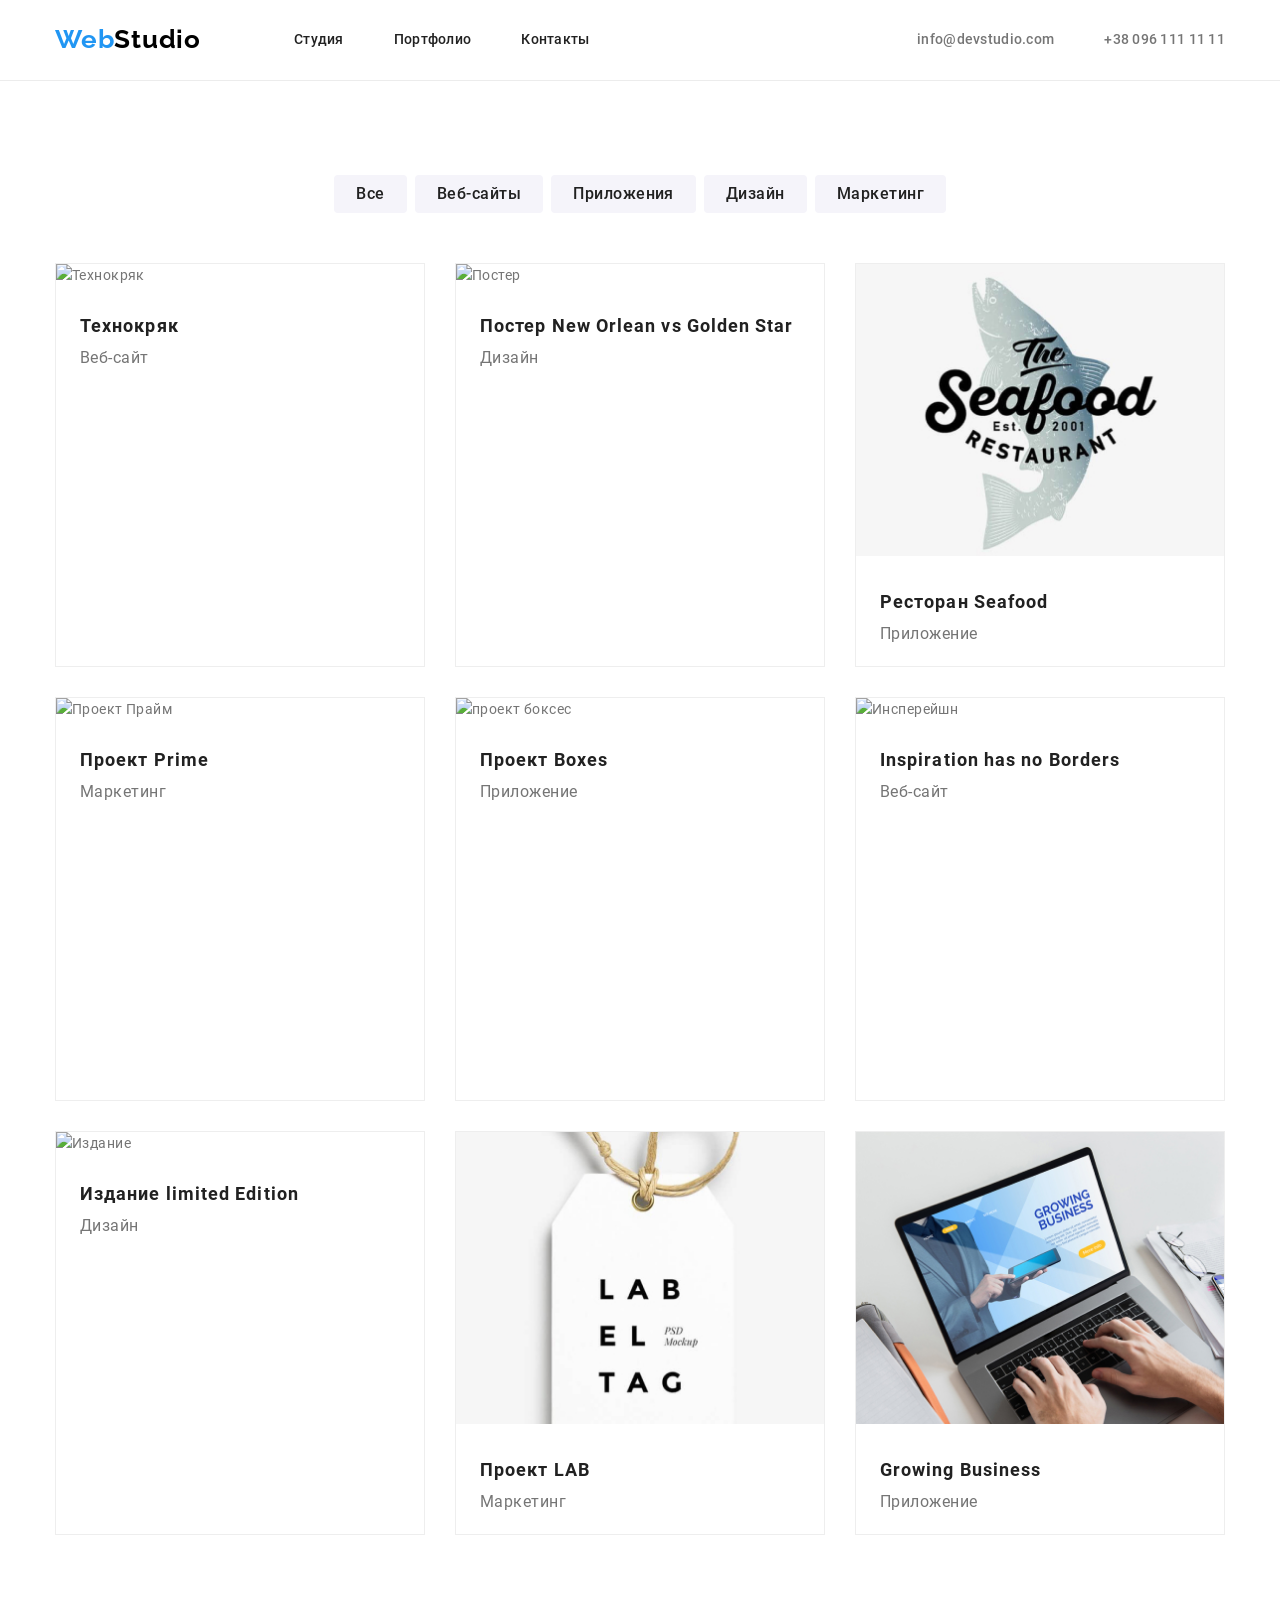
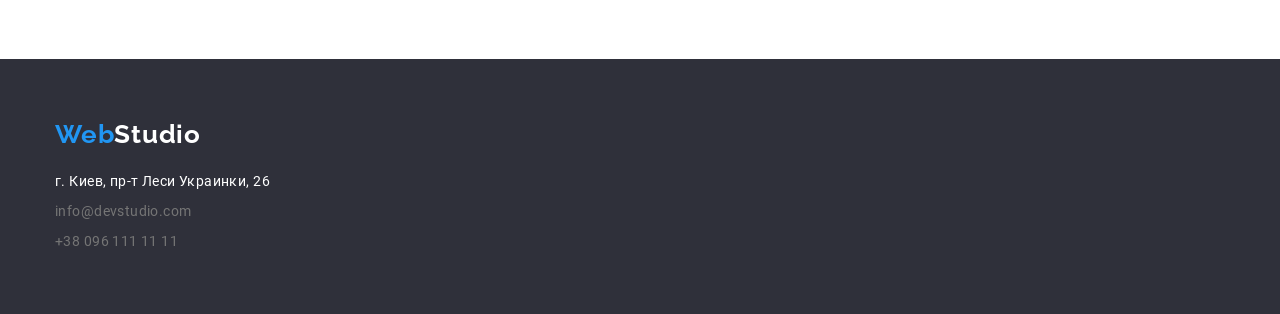
==== portfolio.html @ 8fda5c15 "создан новый репозторий" ====
<!DOCTYPE html>
<html lang="ru">
<head>
    <meta charset="UTF-8">
    <meta name="viewport" content="width=device-width, initial-scale=1.0">
    <title>Портфолио</title>
    <link href="https://fonts.googleapis.com/css2?family=Raleway:wght@700&display=swap" rel="stylesheet">
    <link rel="stylesheet" href="https://cdnjs.cloudflare.com/ajax/libs/modern-normalize/1.0.0/modern-normalize.min.css" />
    <link rel="stylesheet" href="./css/styles.css">
</head>

<body>
<!-- шапка сайта -->

<header class="page-header">
    <div class="container header-container">
        <nav class="navigation">
            <a href="./index.html" class="logo"> Web<span class="logo-studio">Studio</span></a>
        
            <ul class="list site-nav">
                <li class="item"><a href="./index.html" class="link">Студия</a></li>
                <li class="item"><a href="./portfolio.html" class="link">Портфолио</a></li>
                <li class="item"><a href="#contacts" class="link">Контакты</a></li>
            </ul>
        </nav>
        
        <ul class="list auth-nav">
            <li class="item"><a href="mailto:info@devstudio.com" class="link">info@devstudio.com</a></li>
            <li class="item"><a href="tel:+380961111111" class="link">+38 096 111 11 11</a></li>
        </ul>        
    </div>
        
</header>

<main>
    <div class="progect-container">
        <div class="filtr">
            <ul class="list nav-progect">
                <li class="item"><button class="btn-filtr" type="button">Все</button></li>
                <li class="item"><button class="btn-filtr" type="button">Веб-сайты</button></li>
                <li class="item"><button class="btn-filtr" type="button">Приложения</button></li>
                <li class="item"><button class="btn-filtr" type="button">Дизайн</button></li>
                <li class="item"><button class="btn-filtr" type="button">Маркетинг</button></li>
            </ul>
        </div>
        
        <section>
            <h1 class="visually-hidden">Проекты</h1>
            <ul class="list progect-set">
                <li class="progect-item">
                    <a href="" class="link">
                        <img src="./images/portfolio/tehnokrak.jpg" alt="Технокряк" width="370">
                        <h2 class="projects">Технокряк</h2>
                        <p class="progect-position">Веб-сайт</p>
                    </a>
        
                </li>
                <li class="progect-item">
                    <a href="" class="link">
                        <img src="./images/portfolio/poster.jpg" alt="Постер" width="370">
                        <h2 class="projects">Постер New Orlean vs Golden Star</h2>
                        <p class="progect-position">Дизайн</p>
                    </a>
        
                </li>
                <li class="progect-item">
                    <a href="" class="link">
                        <img src="./images/portfolio/restoran.jpg" alt="Ресторан" width="370">
                        <h2 class="projects">Ресторан Seafood</h2>
                        <p class="progect-position">Приложение</p>
                    </a>
        
                </li>
                <li class="progect-item">
                    <a href="" class="link">
                        <img src="./images/portfolio/prime.jpg" alt="Проект Прайм" width="370">
                        <h2 class="projects">Проект Prime</h2>
                        <p class="progect-position">Маркетинг</p>
                    </a>
        
                </li>
                <li class="progect-item">
                    <a href="" class="link">
                        <img src="./images/portfolio/boxes.jpg" alt="проект боксес" width="370">
                        <h2 class="projects">Проект Boxes</h2>
                        <p class="progect-position">Приложение</p>
                    </a>
        
                </li>
                <li class="progect-item">
                    <a href="" class="link">
                        <img src="./images/portfolio/inspiration.jpg" alt="Инсперейшн" width="370">
                        <h2 class="projects">Inspiration has no Borders</h2>
                        <p class="progect-position">Веб-сайт</p>
                    </a>
        
                </li>
                <li class="progect-item">
                    <a href="" class="link">
                        <img src="./images/portfolio/izdanie.jpg" alt="Издание" width="370">
                        <h2 class="projects">Издание limited Edition</h2>
                        <p class="progect-position">Дизайн</p>
                    </a>
        
                </li>
                <li class="progect-item">
                    <a href="" class="link">
                        <img src="./images/portfolio/lab.jpg" alt="Проект Лаб" width="370" >
                        <h2 class="projects">Проект LAB</h2>
                        <p class="progect-position">Маркетинг</p>
                    </a>
        
                </li>
                <li class="progect-item">
                    <a href="" class="link">
                        <img src="./images/portfolio/business.jpg" alt="Растущий бизнес" width="370">
                        <h2 class="projects">Growing Business</h2>
                        <p class="progect-position">Приложение</p>
                    </a>
        
                </li>
            </ul>
        
        
        </section>

    </div>
    
</main>

<!--подвал страницы-->
<footer class="dark-bg footer">
    <div class="container">
        <a href="./index.html" class="logo"> Web<span class="logofooter-studio">Studio</span></a>
        <address id="contacts">
            <ul class="list addres">
                <li class="addres-item"><a href="https://goo.gl/maps/w4ZzttCR3XMQxua66" class="link addres-style"
                        target="_blank" rel="noopener noreferer">г.
                        Киев, пр-т Леси Украинки, 26</a></li>
                <li class="addres-item"><a href="mailto:info@devstudio.com"
                        class="link addres-contact">info@devstudio.com</a></li>
                <li class="addres-item"><a href="tel:+380961111111" class="link addres-contact">+38 096 111 11 11</a>
                </li>
            </ul>
        </address>
    </div>
</footer>

</body>
</html>
---- css/styles.css ----
/* roboto-regular - latin_cyrillic */
@font-face {
  font-family: "Roboto";
  font-style: normal;
  font-weight: 400;
  src: url("../fonts/roboto/roboto-v20-latin_cyrillic-regular.eot"); /* IE9 Compat Modes */
  src: local("Roboto"), local("Roboto-Regular"),
    url("../fonts/roboto/roboto-v20-latin_cyrillic-regular.eot?#iefix")
      format("embedded-opentype"),
    /* IE6-IE8 */ url("../fonts/roboto/roboto-v20-latin_cyrillic-regular.woff2")
      format("woff2"),
    /* Super Modern Browsers */
      url("../fonts/roboto/roboto-v20-latin_cyrillic-regular.woff")
      format("woff"),
    /* Modern Browsers */
      url("../fonts/roboto/roboto-v20-latin_cyrillic-regular.ttf")
      format("truetype"),
    /* Safari, Android, iOS */
      url("../fonts/roboto/roboto-v20-latin_cyrillic-regular.svg#Roboto")
      format("svg"); /* Legacy iOS */
}
/* roboto-500 - latin_cyrillic */
@font-face {
  font-family: "Roboto";
  font-style: normal;
  font-weight: 500;
  src: url("../fonts/roboto/roboto-v20-latin_cyrillic-500.eot");
  src: local("Roboto Medium"), local("Roboto-Medium"),
    url("../fonts/roboto/roboto-v20-latin_cyrillic-500.eot?#iefix")
      format("embedded-opentype"),
    url("../fonts/roboto/roboto-v20-latin_cyrillic-500.woff2") format("woff2"),
    url("../fonts/roboto/roboto-v20-latin_cyrillic-500.woff") format("woff"),
    url("../fonts/roboto/roboto-v20-latin_cyrillic-500.ttf") format("truetype"),
    url("../fonts/roboto/roboto-v20-latin_cyrillic-500.svg#Roboto")
      format("svg");
}
/* roboto-700 - latin_cyrillic */
@font-face {
  font-family: "Roboto";
  font-style: normal;
  font-weight: 700;
  src: url("../fonts/roboto/roboto-v20-latin_cyrillic-700.eot"); /* IE9 Compat Modes */
  src: local("Roboto Bold"), local("Roboto-Bold"),
    url("../fonts/roboto/roboto-v20-latin_cyrillic-700.eot?#iefix")
      format("embedded-opentype"),
    /* IE6-IE8 */ url("../fonts/roboto/roboto-v20-latin_cyrillic-700.woff2")
      format("woff2"),
    /* Super Modern Browsers */
      url("../fonts/roboto/roboto-v20-latin_cyrillic-700.woff") format("woff"),
    /* Modern Browsers */
      url("../fonts/roboto/roboto-v20-latin_cyrillic-700.ttf")
      format("truetype"),
    /* Safari, Android, iOS */
      url("../fonts/roboto/roboto-v20-latin_cyrillic-700.svg#Roboto")
      format("svg"); /* Legacy iOS */
}
/* roboto-900 - latin_cyrillic */
@font-face {
  font-family: "Roboto";
  font-style: normal;
  font-weight: 900;
  src: url("../fonts/roboto/roboto-v20-latin_cyrillic-900.eot"); /* IE9 Compat Modes */
  src: local("Roboto Black"), local("Roboto-Black"),
    url("../fonts/roboto/roboto-v20-latin_cyrillic-900.eot?#iefix")
      format("embedded-opentype"),
    /* IE6-IE8 */ url("../fonts/roboto/roboto-v20-latin_cyrillic-900.woff2")
      format("woff2"),
    /* Super Modern Browsers */
      url("../fonts/roboto/roboto-v20-latin_cyrillic-900.woff") format("woff"),
    /* Modern Browsers */
      url("../fonts/roboto/roboto-v20-latin_cyrillic-900.ttf")
      format("truetype"),
    /* Safari, Android, iOS */
      url("../fonts/roboto/roboto-v20-latin_cyrillic-900.svg#Roboto")
      format("svg"); /* Legacy iOS */
}

:root {
  --main-text-cl: #757575;
  --accent-cl: #2196f3;
  --title-cl: #212121;
  --section-cl: #f5f4fa;
  --white-cl: #ffffff;
  --hero-cl: #2f303a;
  --footer-cl: #000000;
}

html {
  box-sizing: border-box;
}

body {
  font-family: "Roboto", sans-serif;
  font-size: 14px;
  line-height: 1.714;
  letter-spacing: 0.03em;
  color: var(--main-text-cl);
  margin: 0;
}

img {
  display: inline-block;
  max-width: 100%;
  height: auto;
}

*,
*::before,
*::after {
  box-sizing: inherit;
}

.visually-hidden {
  position: absolute !important;
  clip: rect(1px 1px 1px 1px);
  clip: rect(1px, 1px, 1px, 1px);
  padding: 0 !important;
  border: 0 !important;
  height: 1px !important;
  width: 1px !important;
  overflow: hidden;
}

.container {
  width: 1200px;
  padding-left: 15px;
  padding-right: 15px;
  margin-left: auto;
  margin-right: auto;
}

.progect-container {
  width: 1200px;
  padding-left: 15px;
  padding-right: 15px;
  margin-top: 94px;
  margin-bottom: 94px;
  margin-left: auto;
  margin-right: auto;
  /*
  background-color: violet;*/
}

.list {
  list-style: none;
  padding: 0;
  margin: 0;
}

.page-header {
  padding-top: 24px;
  padding-bottom: 25px;
  border-bottom: 1px solid #ececec;
}
/*background-color: yellowgreen;*/

.site-nav {
  display: inline-flex;
  width: 294px;
}
.site-nav .item:not(:last-child) {
  margin-right: 50px;
}

.header-container {
  display: flex;
  justify-content: flex-end;
  align-items: center;
}
.page-header .logo {
  margin-right: 93px;
}

.navigation {
  display: flex;
  align-items: center;
  margin-right: auto;
}

.site-nav .link {
  display: inline-block;
  color: var(--title-cl);
  font-weight: 500;
  font-size: 14px;
  line-height: 1.143;
  letter-spacing: 0.02em;
}
.auth-nav {
  font-weight: 500;
  font-size: 14px;
  line-height: 1.143;
  letter-spacing: 0.02em;
  color: var(--main-text-cl);
  display: flex;
}
.auth-nav .item:not(:last-child) {
  margin-right: 50px;
}
.nav-progect {
  display: inline-flex;
  /*justify-content: space-between;*/
  min-width: 611px;
  height: 54px;
  padding-bottom: 16px;
}

.progect-set {
  display: flex;
  flex-wrap: wrap;
  justify-content: space-between;
  /*margin-left: -30px;
  margin-top: -30px;*/
}

.progect-item {
  /*margin-left: 30px;
  margin-top: 30px;
  flex-basis: calc(100% / 3 - 30px);*/
  width: 370px;
  height: 404px;
  margin-bottom: 30px;
  background-color: var(--white-cl);
  border: 1px solid #eeeeee;
}
.projects {
  font-weight: 700;
  font-size: 18px;
  line-height: 2;
  letter-spacing: 0.06em;
  color: var(--title-cl);
  margin-top: 20px;
  margin-bottom: 4px;
  padding-left: 24px;
}
.progect-position {
  font-weight: 400;
  font-size: 16px;
  line-height: 1.1875;
  letter-spacing: 0.03em;
  color: var(--main-text-cl);
  margin-top: 0;
  margin-bottom: 20px;
  padding-left: 24px;
}
.features {
  display: flex;
  justify-content: space-between;
}
.features-box {
  width: 270px;
}

.features-p {
  margin-top: 0;
  margin-bottom: 0;
}

.special {
  padding-top: 86px;
  padding-bottom: 94px;
  /*background-color: violet;*/
}

.exerciser {
  padding-bottom: 94px;
  /*background-color: yellow;*/
}

.logo {
  font-family: Raleway;
  font-style: normal;
  font-weight: 700;
  font-size: 26px;
  line-height: 1.192;
  letter-spacing: 0.03em;
  color: var(--accent-cl);
  text-decoration: none;
}

.logo-studio {
  color: black;
}

.logofooter-studio {
  color: white;
  margin-bottom: 20px;
  display: inline-block;
}

.link {
  color: inherit;
  text-decoration: none;
}
.link:hover,
.link:focus {
  color: var(--accent-cl);
}

.hero {
  height: 600px;
  padding-top: 200px;
  padding-bottom: 200px;
  text-align: center;
}

.hero-title {
  font-family: inherit;
  font-weight: 900;
  font-size: 44px;
  line-height: 1.36;
  letter-spacing: 0.06em;
  text-transform: uppercase;
  color: var(--white-cl);
  margin-top: 0;
  margin-bottom: 30px;
}
.hero-content {
  max-width: 696px;
  margin-left: auto;
  margin-right: auto;
}
.btn {
  font-family: inherit;
  font-weight: 700;
  font-size: 16px;
  line-height: 1.875;
  letter-spacing: 0.06em;
  text-align: center;
  color: var(--white-cl);
  background-color: var(--accent-cl);
  display: inline-block;
  border-radius: 4px;
  padding: 10px 32px;
  min-width: 200px;
  height: 50px;
  border: 1px solid transparent;
  box-shadow: 0px 4px 4px rgba(0, 0, 0, 0.15);
}

.btn:hover,
.btn:focus {
  color: var(--accent-cl);
  background-color: var(--white-cl);
}

.section-title {
  font-family: inherit;
  font-weight: 700;
  font-size: 36px;
  line-height: 1.167;
  text-align: center;
  color: var(--title-cl);
  margin-top: 0;
  margin-bottom: 50px;
}

.details-title {
  font-weight: 700;
  font-size: 14px;
  line-height: 1.1429;
  letter-spacing: 0.03em;
  text-transform: uppercase;
  color: var(--title-cl);
  margin-top: 0;
  margin-bottom: 10px;
}

.filtr {
  display: flex;
  justify-content: center;
  margin-bottom: 34px;
}
.btn-filtr {
  font-family: inherit;
  font-weight: 500;
  font-size: 16px;
  line-height: 1.625;
  letter-spacing: 0.03em;
  text-align: center;
  color: var(--title-cl);
  background-color: var(--section-cl);
  display: inline-block;
  border-radius: 4px;
  padding: 6px 22px;
  min-width: 73px;
  height: 38px;
  border: none;
}
.nav-progect .item:not(:last-child) {
  margin-right: 8px;
}

.btn-filtr:hover,
.btn-filtr:focus {
  color: var(--white-cl);
  background-color: var(--accent-cl);
  box-shadow: 0px 3px 1px rgba(0, 0, 0, 0.1), 0px 1px 2px rgba(0, 0, 0, 0.08),
    0px 2px 2px rgba(0, 0, 0, 0.12);
}
.team-list {
  display: flex;
  flex-wrap: wrap;
  justify-content: space-between;

  /*margin-left: -30px;
  margin-top: -30px;*/
}
.team {
  width: 1600px;
  height: 648px;
  padding-top: 94px;
  padding-bottom: 94px;
  margin-left: auto;
  margin-right: auto;
}
.team-bg {
  background-color: var(--section-cl);
}
.item-title {
  font-weight: 500;
  font-size: 16px;
  line-height: 1.1875;
  letter-spacing: 0.03em;
  color: var(--title-cl);
  margin-top: 30px;
  margin-bottom: 10px;
}

.team-position {
  font-weight: 400;
  font-size: 16px;
  line-height: 1.1875;
  letter-spacing: 0.03em;
  color: var(--main-text-cl);
  margin-top: 0;
  margin-bottom: 30px;
}
.team-item {
  /*flex-basis: calc(100% / 4 - 30px);
  margin-left: 30px;
  margin-top: 30px;*/
  text-align: center;
  background-color: var(--white-cl);
  max-height: 368px;
}

.addres {
  font-style: normal;
}
.addres-style {
  color: var(--white-cl);
}
.addres-contact {
  color: var(--white-cl) 0.6;
}
.addres-item:not(:last-child) {
  margin-bottom: 6px;
}

.dark-bg {
  background-color: var(--hero-cl);
}

.footer {
  padding-top: 60px;
  padding-bottom: 60px;
}
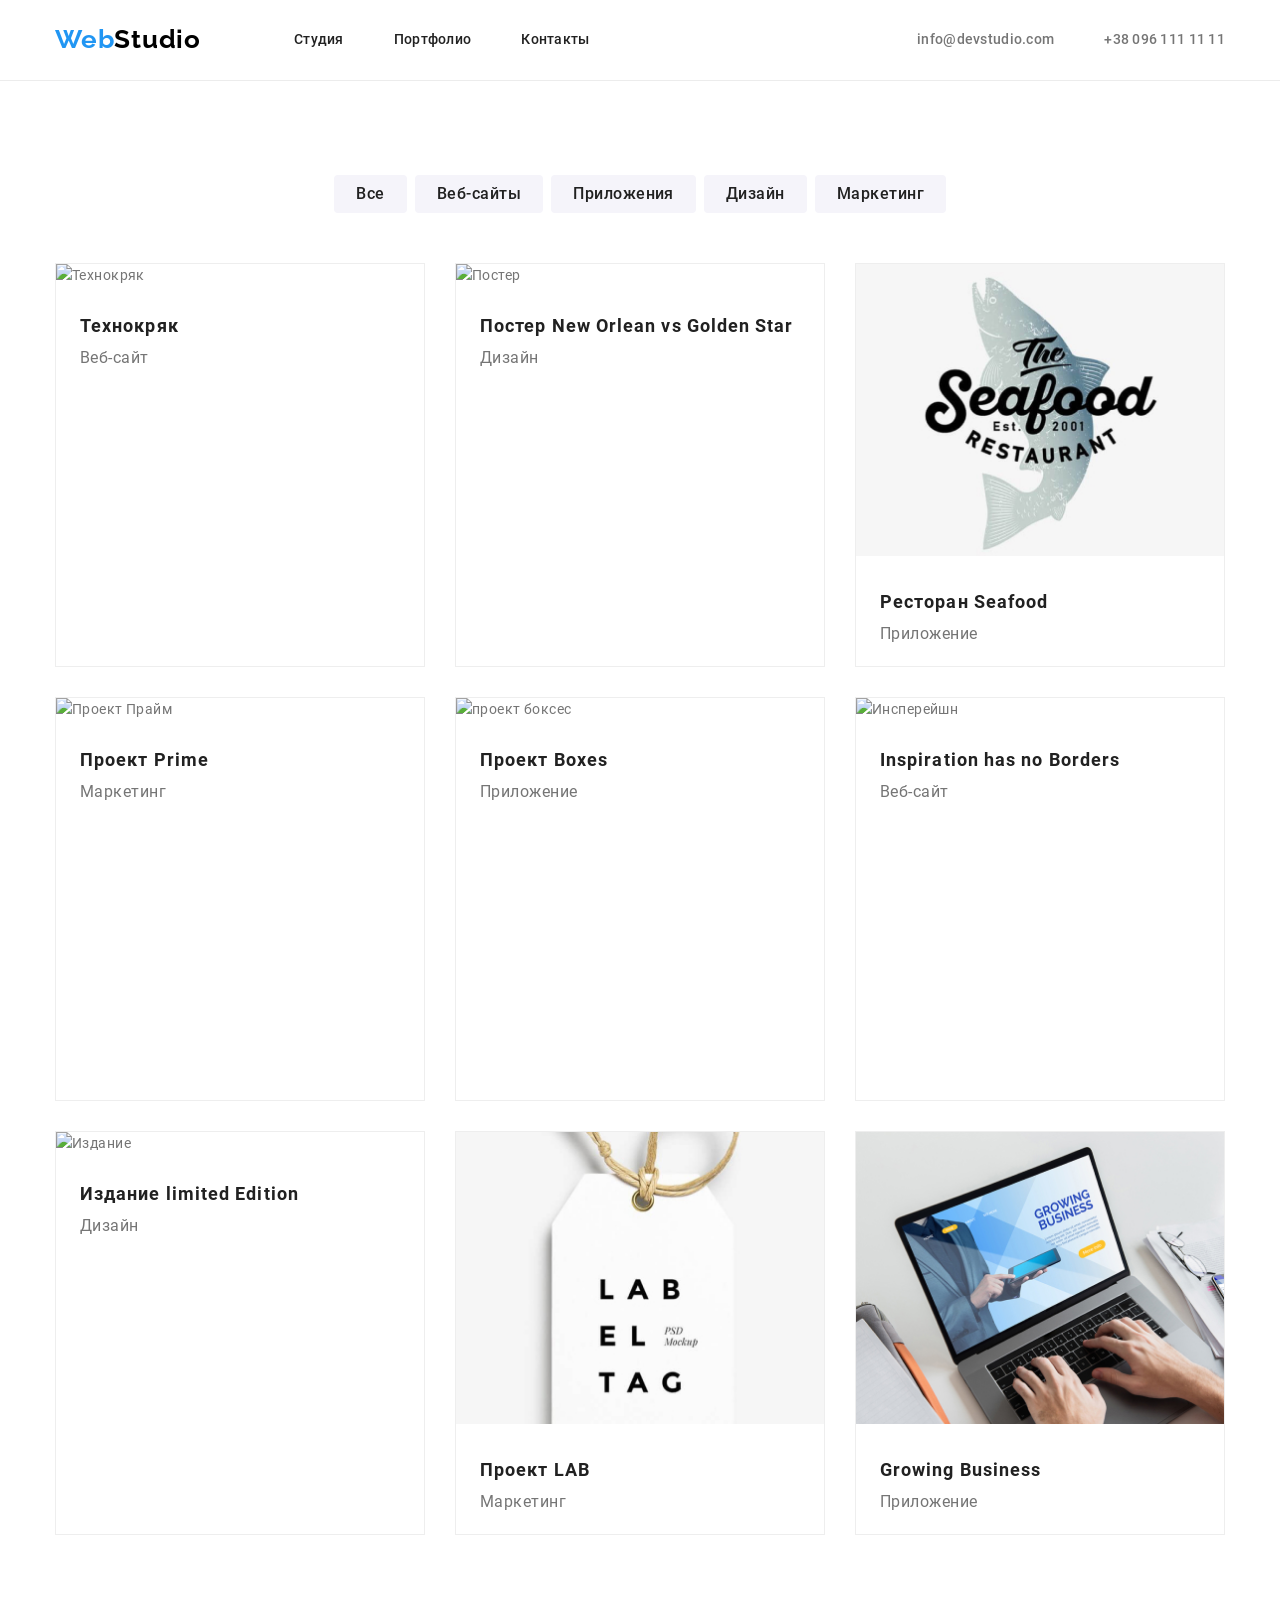
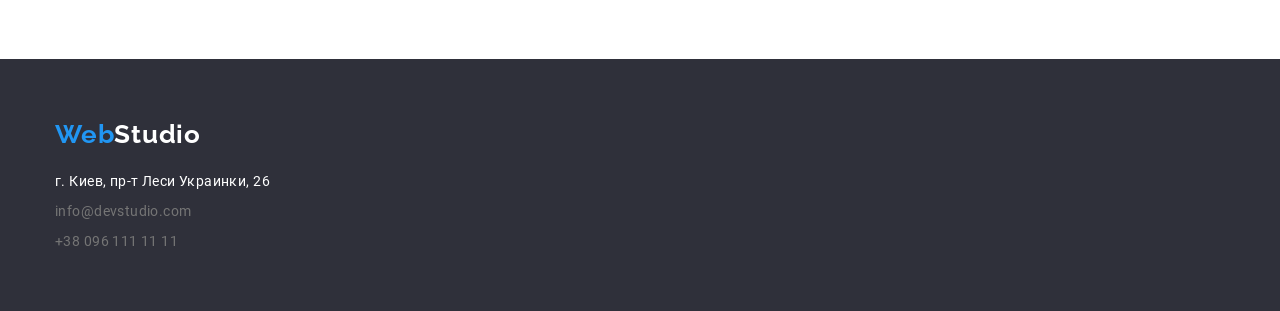
==== commit cbaaca12: "добавлена картинка герою" ====
--- a/portfolio.html
+++ b/portfolio.html
@@ -129,7 +129,7 @@
 </main>
 
 <!--подвал страницы-->
-<footer class="dark-bg footer">
+<footer class="dark-bg">
     <div class="container">
         <a href="./index.html" class="logo"> Web<span class="logofooter-studio">Studio</span></a>
         <address id="contacts">
--- a/css/styles.css
+++ b/css/styles.css
@@ -298,9 +298,20 @@
 
 .hero {
   height: 600px;
-  padding-top: 200px;
-  padding-bottom: 200px;
-  text-align: center;
+  text-align: center;
+  background-color: var(--hero-cl);
+}
+.dark-bghero {
+  display: inline-flex;
+  justify-content: center;
+  margin-left: auto;
+  margin-right: auto;
+  width: 1600px;
+  height: 600px;
+  /*background-position: center;
+  /*background-size: contain;*/
+  background-repeat: no-repeat;
+  background-image: url("../images/herofoto.jpg");
 }
 
 .hero-title {
@@ -318,6 +329,9 @@
   max-width: 696px;
   margin-left: auto;
   margin-right: auto;
+  padding-top: 200px;
+  padding-bottom: 200px;
+  text-align: center;
 }
 .btn {
   font-family: inherit;
@@ -458,10 +472,10 @@
 }
 
 .dark-bg {
+  height: 252px;
   background-color: var(--hero-cl);
-}
-
-.footer {
   padding-top: 60px;
   padding-bottom: 60px;
-}
+  /*margin-left: auto;
+  margin-right: auto;*/
+}
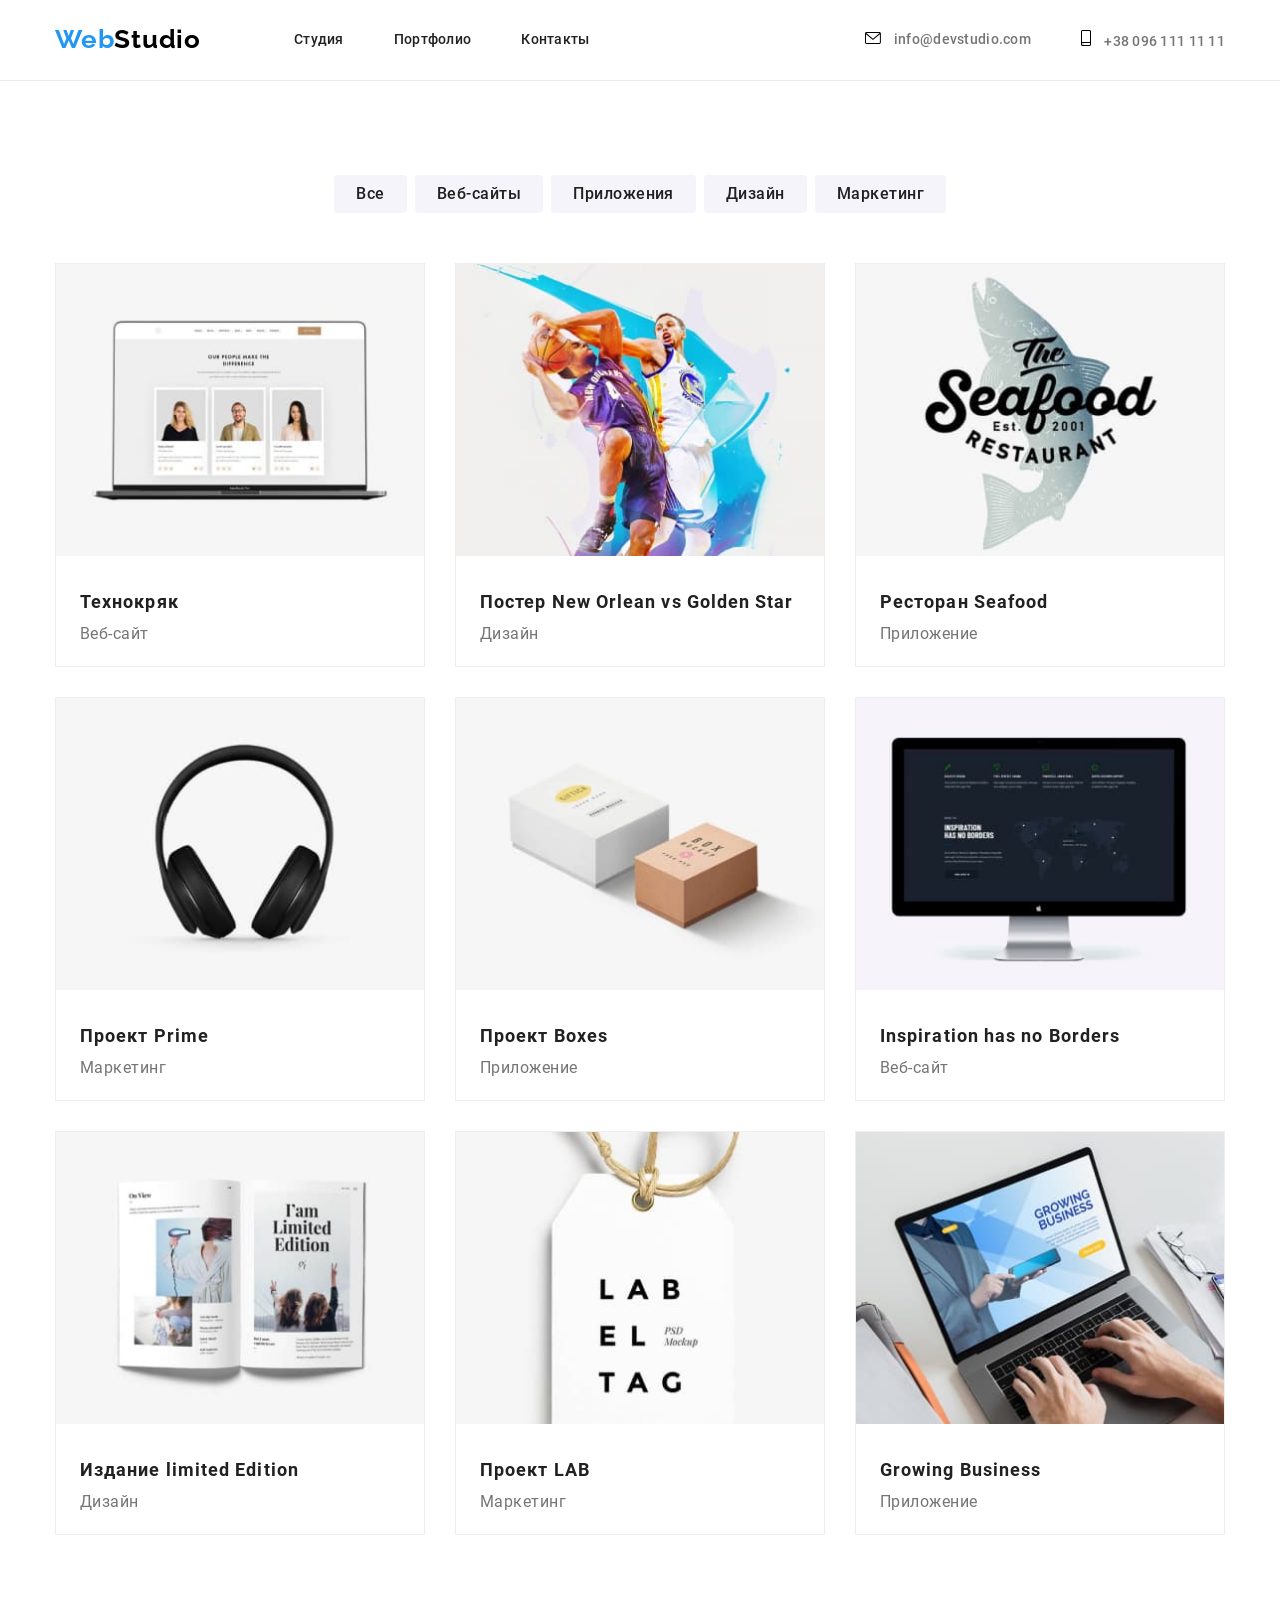
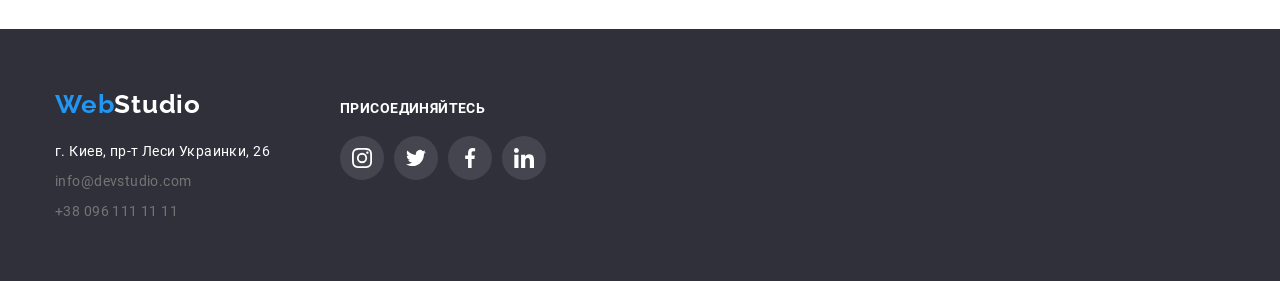
==== commit 007fe09b: "вставлены иконки вставлены иконки, через спрайт" ====
--- a/portfolio.html
+++ b/portfolio.html
@@ -25,8 +25,16 @@
         </nav>
         
         <ul class="list auth-nav">
-            <li class="item"><a href="mailto:info@devstudio.com" class="link">info@devstudio.com</a></li>
-            <li class="item"><a href="tel:+380961111111" class="link">+38 096 111 11 11</a></li>
+            <li class="item"><a href="mailto:info@devstudio.com" class="link link-mail">
+                    <svg class="email-icon">
+                        <use href="../images/icons/sprite.svg#icon-envelope"></use>
+                    </svg>
+                    info@devstudio.com</a></li>
+            <li class="item"><a href="tel:+380961111111" class="link link-tell">
+                    <svg class="tell-icon">
+                        <use href="../images/icons/sprite.svg#icon-smartphone"></use>
+                    </svg>
+                    +38 096 111 11 11</a></li>
         </ul>        
     </div>
         
@@ -129,21 +137,62 @@
 </main>
 
 <!--подвал страницы-->
-<footer class="dark-bg">
-    <div class="container">
-        <a href="./index.html" class="logo"> Web<span class="logofooter-studio">Studio</span></a>
-        <address id="contacts">
-            <ul class="list addres">
-                <li class="addres-item"><a href="https://goo.gl/maps/w4ZzttCR3XMQxua66" class="link addres-style"
-                        target="_blank" rel="noopener noreferer">г.
-                        Киев, пр-т Леси Украинки, 26</a></li>
-                <li class="addres-item"><a href="mailto:info@devstudio.com"
-                        class="link addres-contact">info@devstudio.com</a></li>
-                <li class="addres-item"><a href="tel:+380961111111" class="link addres-contact">+38 096 111 11 11</a>
+<footer class="dark-bg"><div class="container">
+    <div class="container-footer">
+        <div>
+            <a href="./index.html" class="logo"> Web<span class="logofooter-studio">Studio</span></a>
+            <address id="contacts">
+                <ul class="list addres">
+                    <li class="addres-item"><a href="https://goo.gl/maps/w4ZzttCR3XMQxua66" class="link addres-style"
+                            target="_blank" rel="noopener noreferer">г.
+                            Киев, пр-т Леси Украинки, 26</a></li>
+                    <li class="addres-item"><a href="mailto:info@devstudio.com"
+                            class="link addres-contact">info@devstudio.com</a></li>
+                    <li class="addres-item"><a href="tel:+380961111111" class="link addres-contact">+38 096 111 11
+                            11</a></li>
+                </ul>
+            </address>
+        </div>
+        <div class="footer-social">
+            <h3 class="details-title">Присоединяйтесь</h3>
+            <ul class="list social-icons">
+                <li class="social-icons-item">
+                    <a class="social-icons-linkfooter" href="https://instagram.com/" target="_blank"
+                        rel="noopener noreferer" aria-label="Instagram">
+                        <svg class="social-icon-footer">
+                            <use href="../images/icons/sprite.svg#icon-instagram"></use>
+                        </svg>
+                    </a>
+                </li>
+                <li class="social-icons-item">
+                    <a class="social-icons-linkfooter" href="https://twitter.com/" target="_blank"
+                        rel="noopener noreferer" aria-label="Instagram">
+                        <svg class="social-icon-footer">
+                            <use href="../images/icons/sprite.svg#icon-twitter"></use>
+                        </svg>
+                    </a>
+                </li>
+                <li class="social-icons-item">
+                    <a class="social-icons-linkfooter" href="https://facebook.com/" target="_blank"
+                        rel="noopener noreferer" aria-label="Instagram">
+                        <svg class="social-icon-footer">
+                            <use href="../images/icons/sprite.svg#icon-facebook"></use>
+                        </svg>
+                    </a>
+                </li>
+                <li class="social-icons-item">
+                    <a class="social-icons-linkfooter" href="https://linkedin.com/" target="_blank"
+                        rel="noopener noreferer" aria-label="Instagram">
+                        <svg class="social-icon-footer">
+                            <use href="../images/icons/sprite.svg#icon-linkedin"></use>
+                        </svg>
+                    </a>
                 </li>
             </ul>
-        </address>
+
+        </div>
     </div>
+</div>
 </footer>
 
 </body>
--- a/css/styles.css
+++ b/css/styles.css
@@ -137,8 +137,7 @@
   margin-bottom: 94px;
   margin-left: auto;
   margin-right: auto;
-  /*
-  background-color: violet;*/
+  /*  background-color: violet;*/
 }
 
 .list {
@@ -154,27 +153,57 @@
 }
 /*background-color: yellowgreen;*/
 
+.header-container {
+  display: flex;
+  justify-content: flex-end;
+  align-items: center;
+}
+.page-header .logo {
+  margin-right: 93px;
+}
+
+.navigation {
+  display: flex;
+  align-items: center;
+  margin-right: auto;
+}
+
+.logo {
+  font-family: Raleway;
+  font-style: normal;
+  font-weight: 700;
+  font-size: 26px;
+  line-height: 1.192;
+  letter-spacing: 0.03em;
+  color: var(--accent-cl);
+  text-decoration: none;
+}
+
+.logo-studio {
+  color: black;
+}
+
+.logofooter-studio {
+  color: white;
+  margin-bottom: 20px;
+  display: inline-block;
+}
+
+.link {
+  color: inherit;
+  text-decoration: none;
+}
+.link:hover,
+.link:focus {
+  color: var(--accent-cl);
+}
+
 .site-nav {
   display: inline-flex;
   width: 294px;
 }
 .site-nav .item:not(:last-child) {
   margin-right: 50px;
-}
-
-.header-container {
-  display: flex;
-  justify-content: flex-end;
-  align-items: center;
-}
-.page-header .logo {
-  margin-right: 93px;
-}
-
-.navigation {
-  display: flex;
-  align-items: center;
-  margin-right: auto;
 }
 
 .site-nav .link {
@@ -186,19 +215,42 @@
   letter-spacing: 0.02em;
 }
 .auth-nav {
+  display: flex;
   font-weight: 500;
   font-size: 14px;
   line-height: 1.143;
   letter-spacing: 0.02em;
   color: var(--main-text-cl);
-  display: flex;
+  align-items: center;
 }
 .auth-nav .item:not(:last-child) {
   margin-right: 50px;
 }
+
+.auth-nav .item {
+  display: flex;
+  align-items: baseline;
+}
+
+.email-icon {
+  width: 16px;
+  height: 12px;
+  margin-right: 10px;
+}
+.tell-icon {
+  width: 10px;
+  height: 16px;
+  margin-right: 10px;
+}
+
+.link-mail:hover .email-icon {
+  fill: var(--accent-cl);
+}
+.link-tell:hover .tell-icon {
+  fill: var(--accent-cl);
+}
 .nav-progect {
   display: inline-flex;
-  /*justify-content: space-between;*/
   min-width: 611px;
   height: 54px;
   padding-bottom: 16px;
@@ -218,9 +270,16 @@
   flex-basis: calc(100% / 3 - 30px);*/
   width: 370px;
   height: 404px;
-  margin-bottom: 30px;
   background-color: var(--white-cl);
   border: 1px solid #eeeeee;
+}
+.progect-item:nth-child(-n + 6) {
+  margin-bottom: 30px;
+}
+.progect-item:hover,
+.progect-item:focus {
+  box-shadow: 0px 1px 1px rgba(0, 0, 0, 0.12), 0px 4px 4px rgba(0, 0, 0, 0.06),
+    1px 4px 6px rgba(0, 0, 0, 0.16);
 }
 .projects {
   font-weight: 700;
@@ -245,11 +304,75 @@
 .features {
   display: flex;
   justify-content: space-between;
+  height: 251px;
 }
 .features-box {
   width: 270px;
 }
-
+.features-icon-box {
+  display: flex;
+  justify-content: center;
+  align-items: center;
+  background-color: var(--section-cl);
+  height: 120px;
+}
+.features-icon {
+  width: 70px;
+  height: 70px;
+}
+/*.features-box::before {
+  display: block;
+  content: "";
+  height: 120px;
+  background-position: center;
+  background-repeat: no-repeat;
+  background-size: 70px;
+  background-color: var(--section-cl);
+}
+/* этот метод 1,
+.features-box:nth-child(1)::before {
+  width: 70px;
+  height: 70px;
+  background-image: url("../images/antenna.svg");
+  
+}
+
+.features-box:nth-child(2)::before {
+  background-image: url();
+}
+.features-box:nth-child(3)::before {
+  background-image: url();
+}
+.features-box:nth-child(4)::before {
+  background-image: url();
+}
+Но лучше метод 2:
+
+.icon-antenna::before {
+  background-image: url("../images/antenna.svg");
+}
+
+.features-box .icon-clok::before {
+  background-image: url();
+}
+.features-box .icon-computer::before {
+  background-image: url();
+}
+.features-box .icon-kosmonavt::before {
+  background-image: url();
+} и прописать каждой лишке новый класс
+*/
+
+.details-title {
+  font-weight: 700;
+  font-size: 14px;
+  line-height: 1.1429;
+  letter-spacing: 0.03em;
+  text-transform: uppercase;
+  color: var(--title-cl);
+  margin-top: 30px;
+  margin-bottom: 10px;
+}
 .features-p {
   margin-top: 0;
   margin-bottom: 0;
@@ -266,36 +389,6 @@
   /*background-color: yellow;*/
 }
 
-.logo {
-  font-family: Raleway;
-  font-style: normal;
-  font-weight: 700;
-  font-size: 26px;
-  line-height: 1.192;
-  letter-spacing: 0.03em;
-  color: var(--accent-cl);
-  text-decoration: none;
-}
-
-.logo-studio {
-  color: black;
-}
-
-.logofooter-studio {
-  color: white;
-  margin-bottom: 20px;
-  display: inline-block;
-}
-
-.link {
-  color: inherit;
-  text-decoration: none;
-}
-.link:hover,
-.link:focus {
-  color: var(--accent-cl);
-}
-
 .hero {
   height: 600px;
   text-align: center;
@@ -303,14 +396,15 @@
 }
 .dark-bghero {
   display: inline-flex;
-  justify-content: center;
-  margin-left: auto;
-  margin-right: auto;
   width: 1600px;
   height: 600px;
-  /*background-position: center;
-  /*background-size: contain;*/
   background-repeat: no-repeat;
+  background-position: center;
+  background-image: linear-gradient(
+    to right,
+    rgba(47, 48, 58, 0.4),
+    rgba(47, 48, 58, 0.4)
+  );
   background-image: url("../images/herofoto.jpg");
 }
 
@@ -355,6 +449,7 @@
 .btn:focus {
   color: var(--accent-cl);
   background-color: var(--white-cl);
+  /*cursor: pointer;*/
 }
 
 .section-title {
@@ -366,17 +461,6 @@
   color: var(--title-cl);
   margin-top: 0;
   margin-bottom: 50px;
-}
-
-.details-title {
-  font-weight: 700;
-  font-size: 14px;
-  line-height: 1.1429;
-  letter-spacing: 0.03em;
-  text-transform: uppercase;
-  color: var(--title-cl);
-  margin-top: 0;
-  margin-bottom: 10px;
 }
 
 .filtr {
@@ -399,6 +483,7 @@
   min-width: 73px;
   height: 38px;
   border: none;
+  cursor: pointer;
 }
 .nav-progect .item:not(:last-child) {
   margin-right: 8px;
@@ -415,13 +500,12 @@
   display: flex;
   flex-wrap: wrap;
   justify-content: space-between;
-
   /*margin-left: -30px;
   margin-top: -30px;*/
 }
 .team {
   width: 1600px;
-  height: 648px;
+  height: 708px;
   padding-top: 94px;
   padding-bottom: 94px;
   margin-left: auto;
@@ -447,15 +531,80 @@
   letter-spacing: 0.03em;
   color: var(--main-text-cl);
   margin-top: 0;
-  margin-bottom: 30px;
+  margin-bottom: 16px;
 }
 .team-item {
   /*flex-basis: calc(100% / 4 - 30px);
   margin-left: 30px;
   margin-top: 30px;*/
+  padding-bottom: 30px;
   text-align: center;
   background-color: var(--white-cl);
-  max-height: 368px;
+  max-height: 428px;
+  box-shadow: 0px 1px 3px rgba(0, 0, 0, 0.12), 0px 1px 1px rgba(0, 0, 0, 0.14),
+    0px 2px 1px rgba(0, 0, 0, 0.2);
+  border-radius: 0px 0px 4px 4px;
+}
+.social-icons {
+  display: flex;
+  justify-content: center;
+  min-width: 206px;
+}
+.social-icons-item:not(:last-child) {
+  margin-right: 10px;
+}
+.social-icons-link {
+  display: flex;
+  height: 44px;
+  width: 44px;
+  justify-content: center;
+  align-items: center;
+  border-radius: 50%;
+}
+
+.social-icon-svg {
+  width: 20px;
+  height: 20px;
+  fill: #afb1b8;
+}
+.social-icons-link:hover {
+  background-color: var(--accent-cl);
+}
+
+/*ПРАВИЛЬНО ТАК: */
+.social-icons-link:hover .social-icon-svg,
+.social-icons-link:focus .social-icon-svg {
+  fill: var(--white-cl);
+}
+
+.regular-customers {
+  padding-top: 94px;
+  padding-bottom: 94px;
+}
+.customer-list {
+  display: flex;
+  justify-content: space-between;
+}
+.customer-link {
+  display: flex;
+  width: 170px;
+  height: 90px;
+  align-items: center;
+  justify-content: center;
+  background-size: contain;
+  background-position: center;
+  background-repeat: no-repeat;
+  border: 1px solid rgba(175, 177, 184, 1);
+  border-radius: 4px;
+}
+.customer-icon {
+  fill: #afb1b8;
+}
+.customer-link:hover .customer-icon {
+  fill: var(--accent-cl);
+}
+.customer-link:hover {
+  border-color: var(--accent-cl);
 }
 
 .addres {
@@ -476,6 +625,38 @@
   background-color: var(--hero-cl);
   padding-top: 60px;
   padding-bottom: 60px;
-  /*margin-left: auto;
-  margin-right: auto;*/
-}
+}
+.container-footer {
+  display: inline-flex;
+  align-items: baseline;
+}
+
+.footer-social {
+  /*text-align: center;*/
+  width: 206px;
+  height: 80px;
+  margin-left: 70px;
+}
+.footer-social .details-title {
+  color: #ffffff;
+  margin-top: 0;
+  margin-bottom: 20px;
+}
+
+.social-icons-linkfooter {
+  display: flex;
+  height: 44px;
+  width: 44px;
+  justify-content: center;
+  align-items: center;
+  border-radius: 50%;
+  background-color: rgba(255, 255, 255, 0.1);
+}
+.social-icon-footer {
+  width: 20px;
+  height: 20px;
+  fill: var(--white-cl);
+}
+.social-icons-linkfooter:hover {
+  background-color: var(--accent-cl);
+}
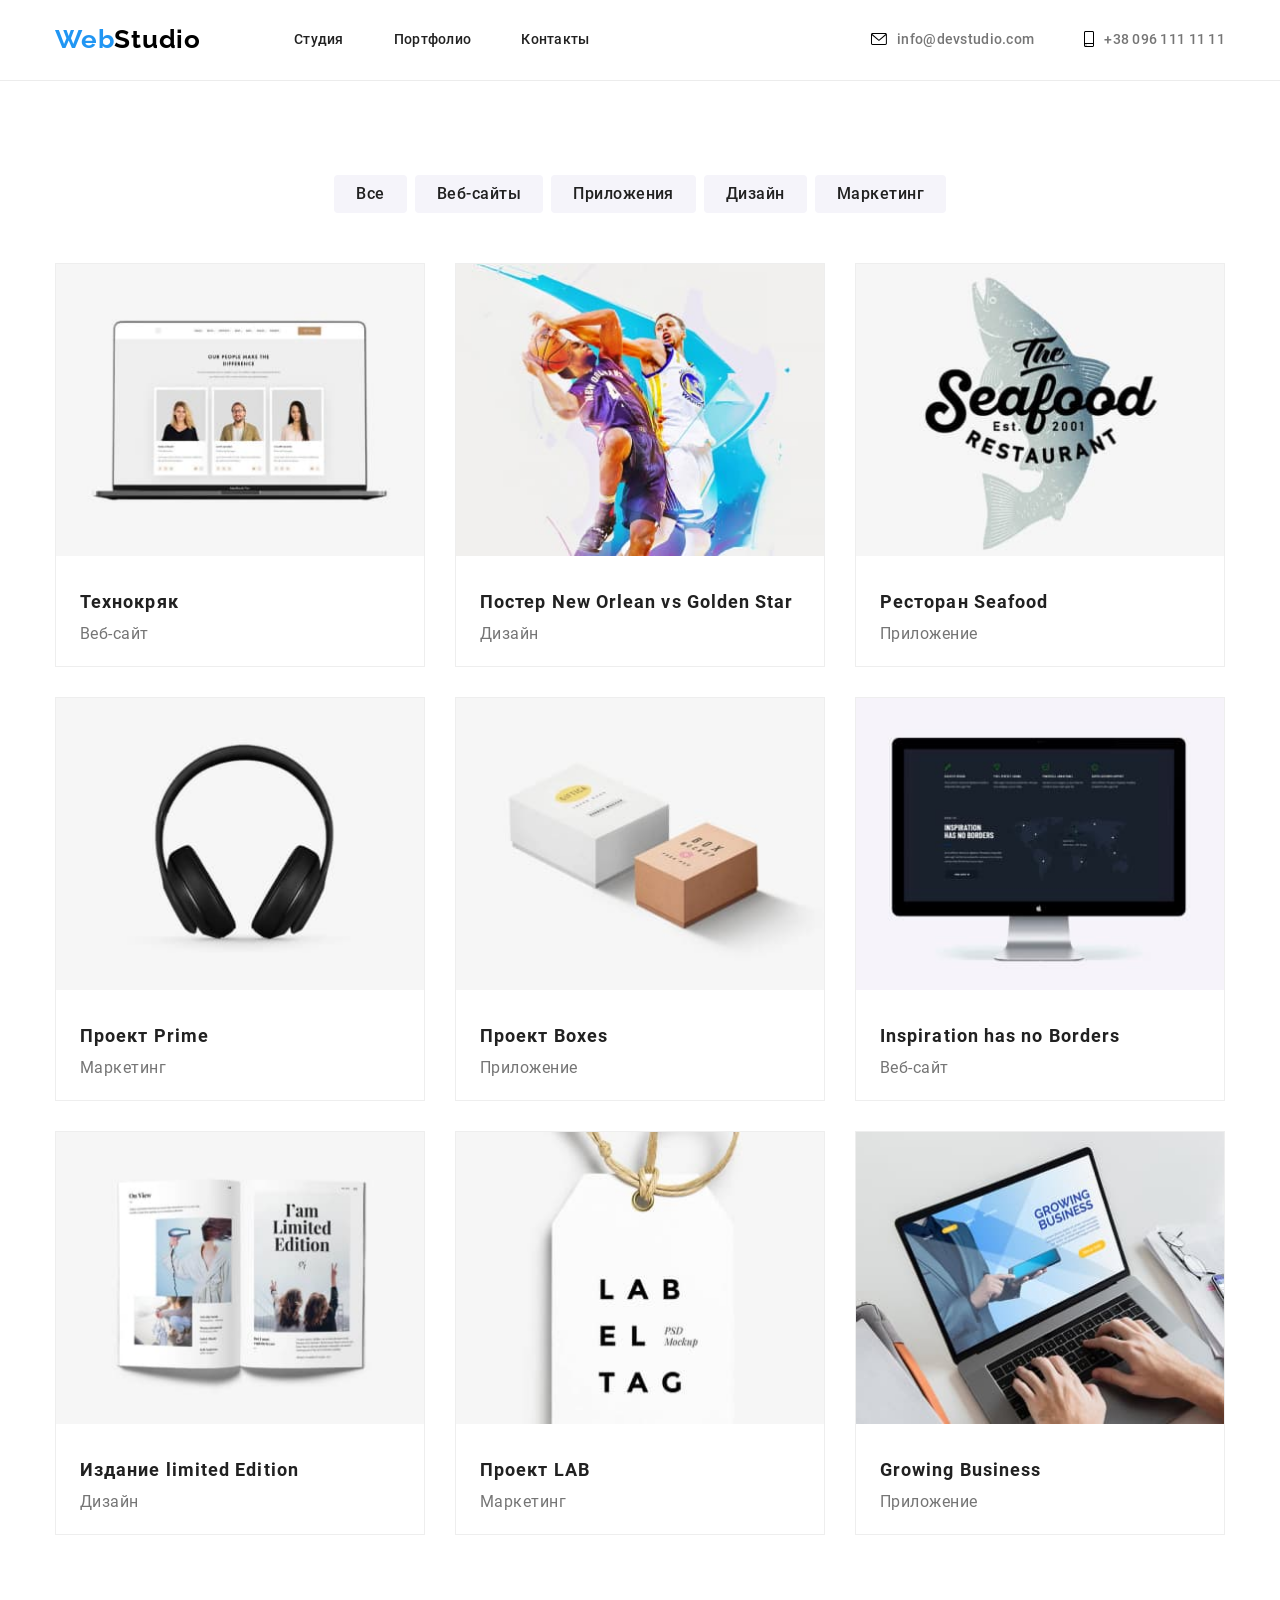
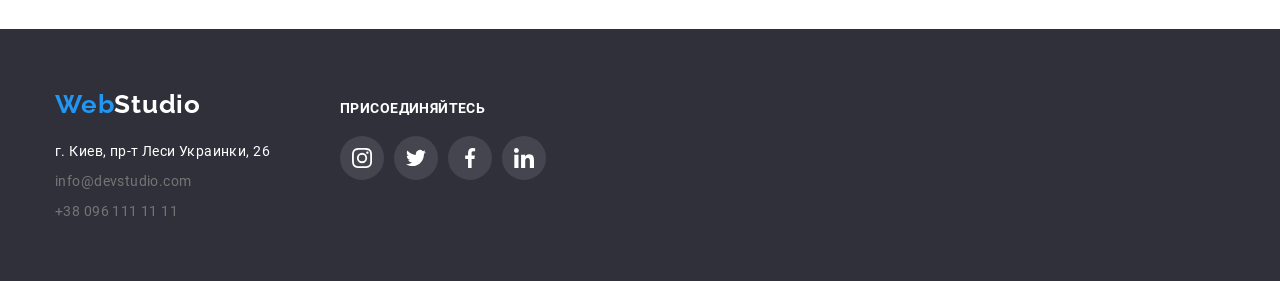
==== commit 6f314df5: "отредактирован адрес иконок в портфолио" ====
--- a/portfolio.html
+++ b/portfolio.html
@@ -27,12 +27,12 @@
         <ul class="list auth-nav">
             <li class="item"><a href="mailto:info@devstudio.com" class="link link-mail">
                     <svg class="email-icon">
-                        <use href="../images/icons/sprite.svg#icon-envelope"></use>
+                        <use href="./images/icons/sprite.svg#icon-envelope"></use>
                     </svg>
                     info@devstudio.com</a></li>
             <li class="item"><a href="tel:+380961111111" class="link link-tell">
                     <svg class="tell-icon">
-                        <use href="../images/icons/sprite.svg#icon-smartphone"></use>
+                        <use href="./images/icons/sprite.svg#icon-smartphone"></use>
                     </svg>
                     +38 096 111 11 11</a></li>
         </ul>        
@@ -160,7 +160,7 @@
                     <a class="social-icons-linkfooter" href="https://instagram.com/" target="_blank"
                         rel="noopener noreferer" aria-label="Instagram">
                         <svg class="social-icon-footer">
-                            <use href="../images/icons/sprite.svg#icon-instagram"></use>
+                            <use href="./images/icons/sprite.svg#icon-instagram"></use>
                         </svg>
                     </a>
                 </li>
@@ -168,7 +168,7 @@
                     <a class="social-icons-linkfooter" href="https://twitter.com/" target="_blank"
                         rel="noopener noreferer" aria-label="Instagram">
                         <svg class="social-icon-footer">
-                            <use href="../images/icons/sprite.svg#icon-twitter"></use>
+                            <use href="./images/icons/sprite.svg#icon-twitter"></use>
                         </svg>
                     </a>
                 </li>
@@ -176,7 +176,7 @@
                     <a class="social-icons-linkfooter" href="https://facebook.com/" target="_blank"
                         rel="noopener noreferer" aria-label="Instagram">
                         <svg class="social-icon-footer">
-                            <use href="../images/icons/sprite.svg#icon-facebook"></use>
+                            <use href="./images/icons/sprite.svg#icon-facebook"></use>
                         </svg>
                     </a>
                 </li>
@@ -184,7 +184,7 @@
                     <a class="social-icons-linkfooter" href="https://linkedin.com/" target="_blank"
                         rel="noopener noreferer" aria-label="Instagram">
                         <svg class="social-icon-footer">
-                            <use href="../images/icons/sprite.svg#icon-linkedin"></use>
+                            <use href="./images/icons/sprite.svg#icon-linkedin"></use>
                         </svg>
                     </a>
                 </li>
--- a/css/styles.css
+++ b/css/styles.css
@@ -206,7 +206,7 @@
   margin-right: 50px;
 }
 
-.site-nav .link {
+.site-nav .item {
   display: inline-block;
   color: var(--title-cl);
   font-weight: 500;
@@ -226,12 +226,6 @@
 .auth-nav .item:not(:last-child) {
   margin-right: 50px;
 }
-
-.auth-nav .item {
-  display: flex;
-  align-items: baseline;
-}
-
 .email-icon {
   width: 16px;
   height: 12px;
@@ -241,6 +235,15 @@
   width: 10px;
   height: 16px;
   margin-right: 10px;
+}
+.link-mail {
+  display: flex;
+  align-items: center;
+}
+
+.link-tell {
+  display: flex;
+  align-items: center;
 }
 
 .link-mail:hover .email-icon {
@@ -320,48 +323,6 @@
   width: 70px;
   height: 70px;
 }
-/*.features-box::before {
-  display: block;
-  content: "";
-  height: 120px;
-  background-position: center;
-  background-repeat: no-repeat;
-  background-size: 70px;
-  background-color: var(--section-cl);
-}
-/* этот метод 1,
-.features-box:nth-child(1)::before {
-  width: 70px;
-  height: 70px;
-  background-image: url("../images/antenna.svg");
-  
-}
-
-.features-box:nth-child(2)::before {
-  background-image: url();
-}
-.features-box:nth-child(3)::before {
-  background-image: url();
-}
-.features-box:nth-child(4)::before {
-  background-image: url();
-}
-Но лучше метод 2:
-
-.icon-antenna::before {
-  background-image: url("../images/antenna.svg");
-}
-
-.features-box .icon-clok::before {
-  background-image: url();
-}
-.features-box .icon-computer::before {
-  background-image: url();
-}
-.features-box .icon-kosmonavt::before {
-  background-image: url();
-} и прописать каждой лишке новый класс
-*/
 
 .details-title {
   font-weight: 700;
@@ -394,18 +355,17 @@
   text-align: center;
   background-color: var(--hero-cl);
 }
-.dark-bghero {
+
+.fon-hero {
   display: inline-flex;
   width: 1600px;
   height: 600px;
-  background-repeat: no-repeat;
-  background-position: center;
-  background-image: linear-gradient(
-    to right,
-    rgba(47, 48, 58, 0.4),
-    rgba(47, 48, 58, 0.4)
-  );
-  background-image: url("../images/herofoto.jpg");
+  background: linear-gradient(
+      to right,
+      rgba(47, 48, 58, 0.4),
+      rgba(47, 48, 58, 0.4)
+    ),
+    url("../images/herofoto.jpg") no-repeat center;
 }
 
 .hero-title {
@@ -632,7 +592,6 @@
 }
 
 .footer-social {
-  /*text-align: center;*/
   width: 206px;
   height: 80px;
   margin-left: 70px;
